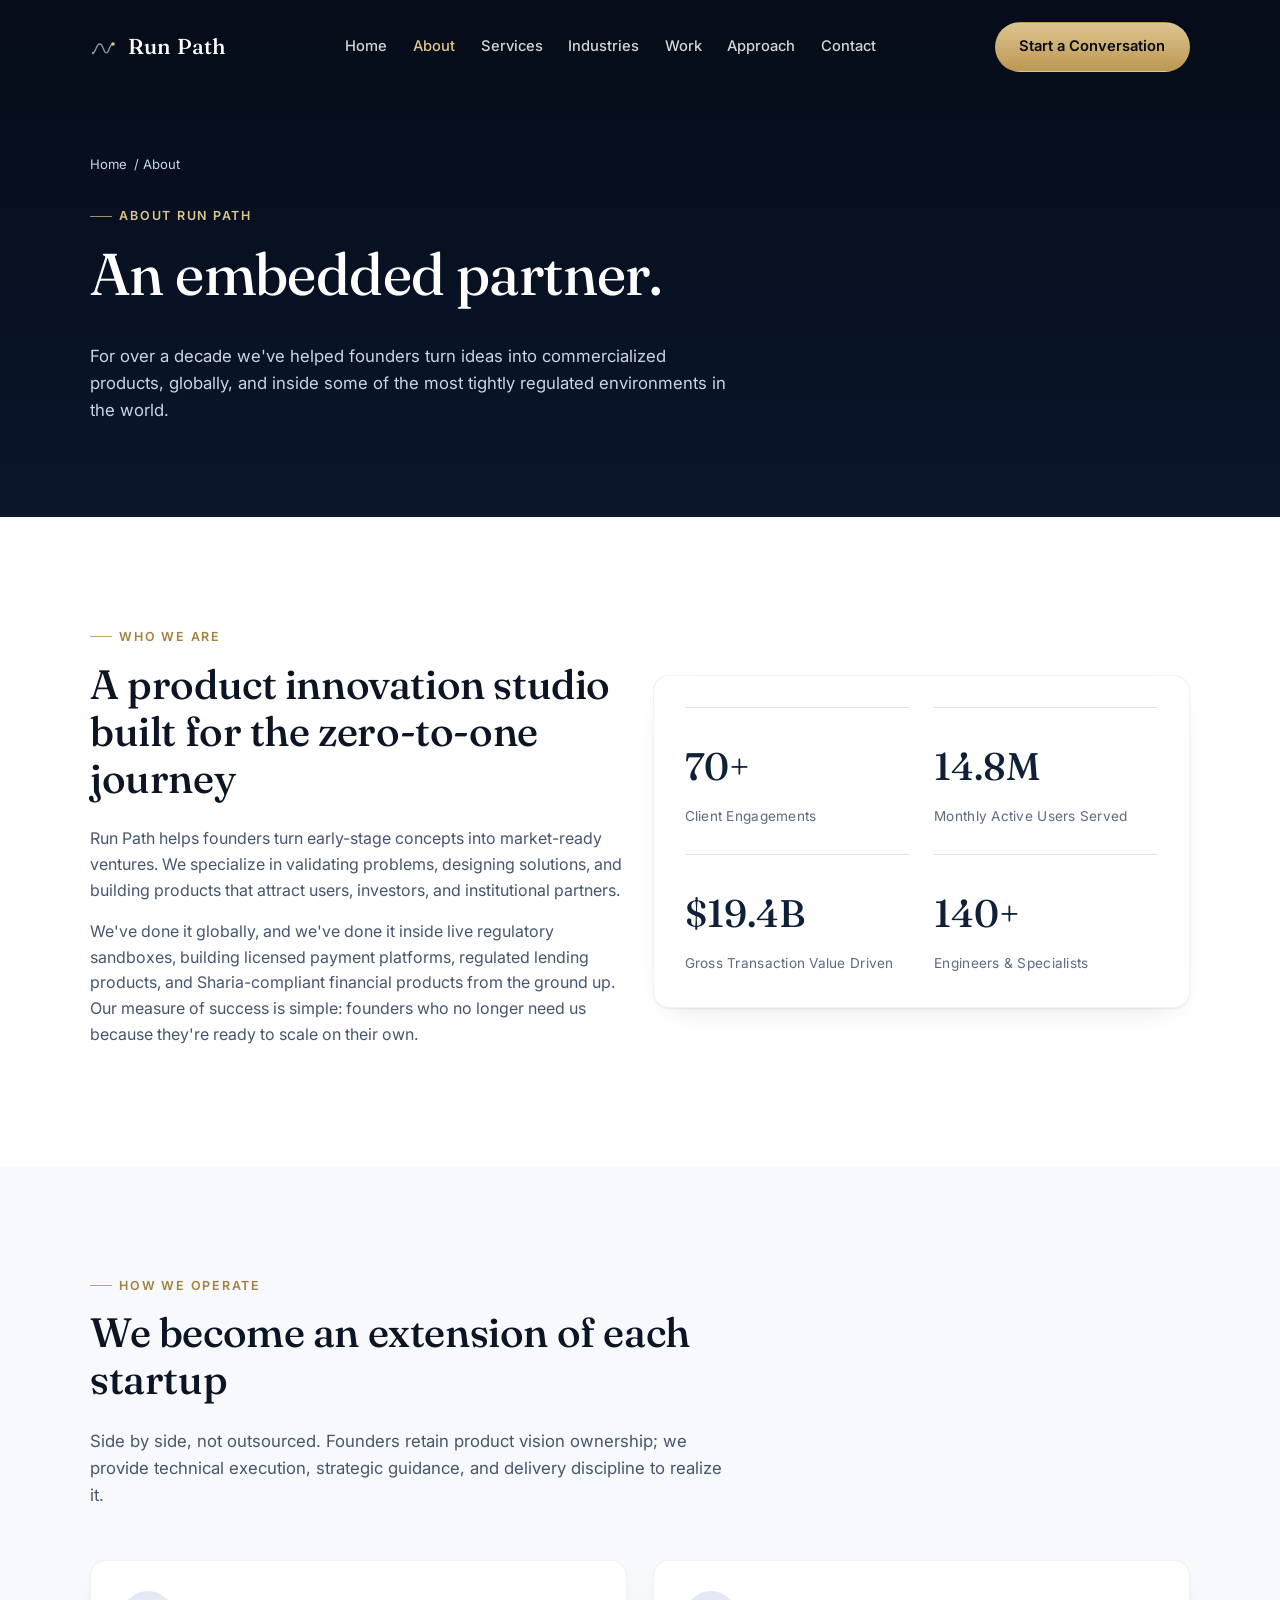
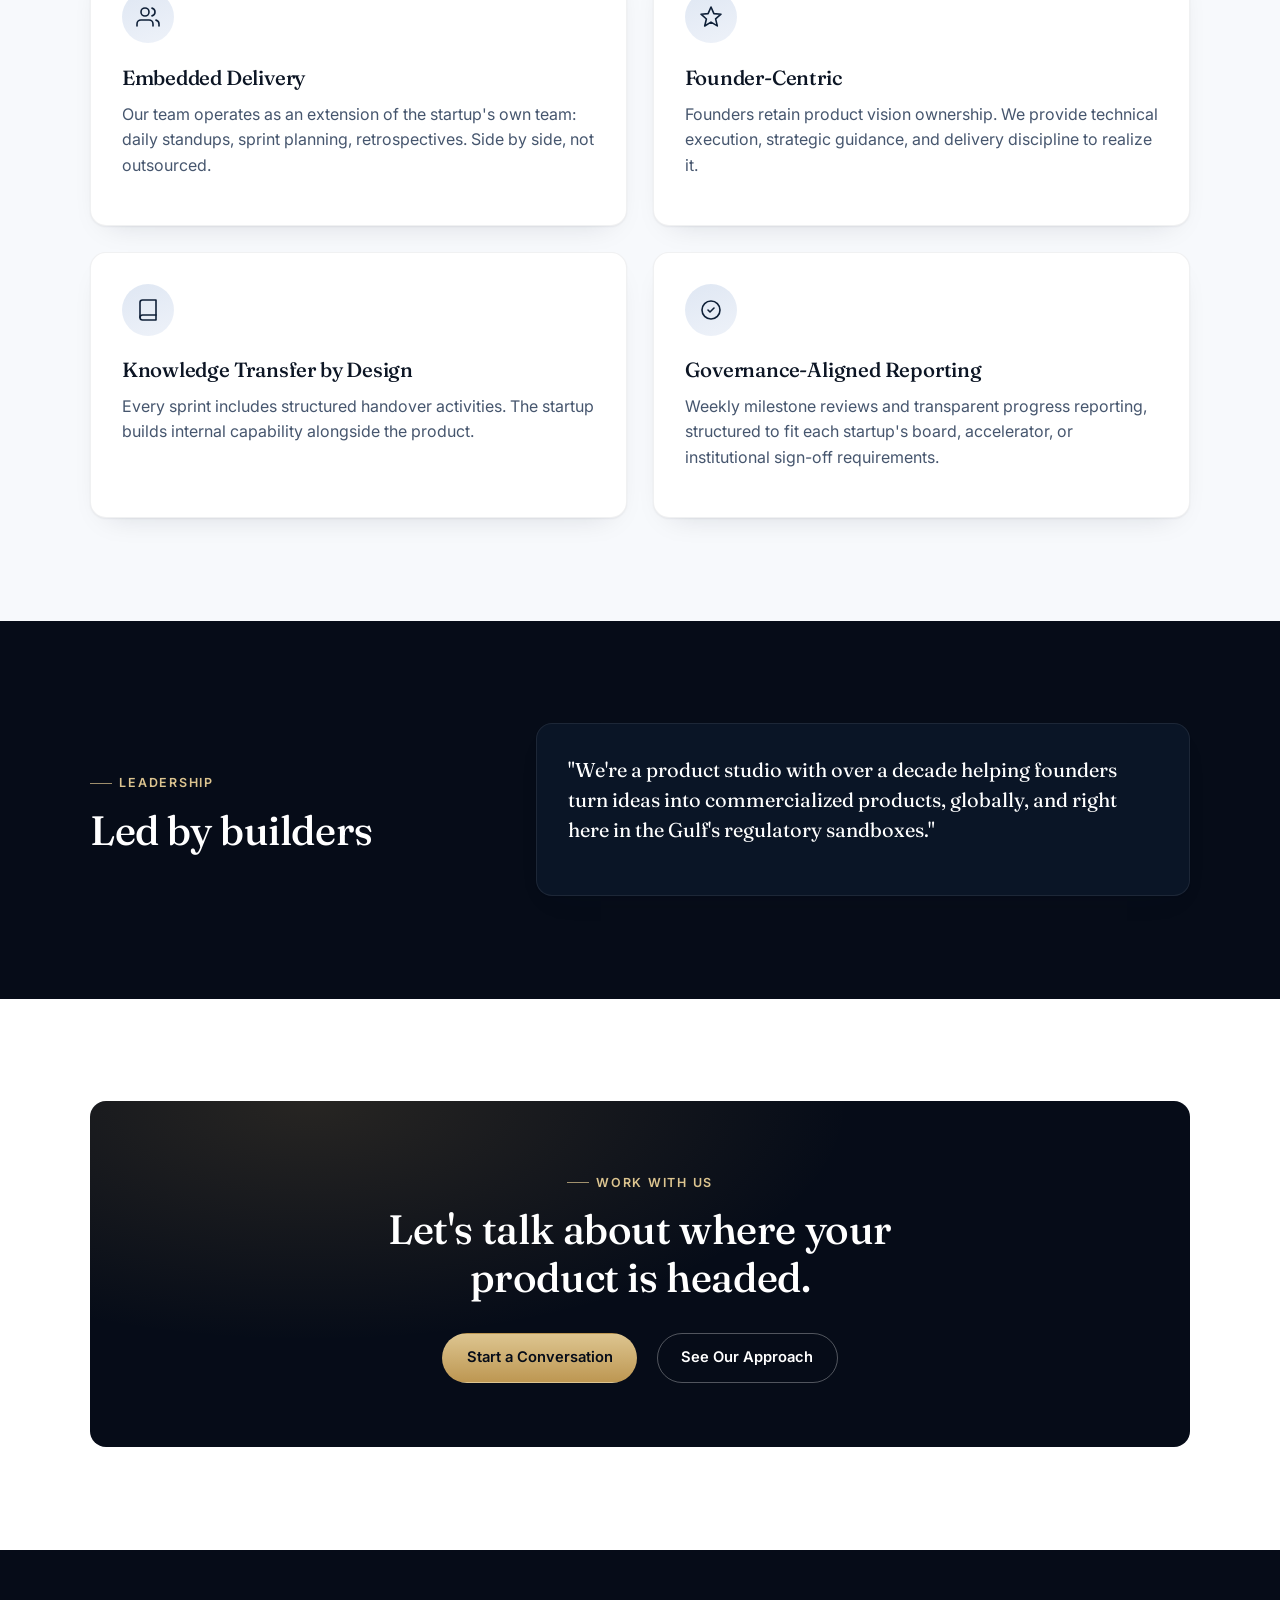
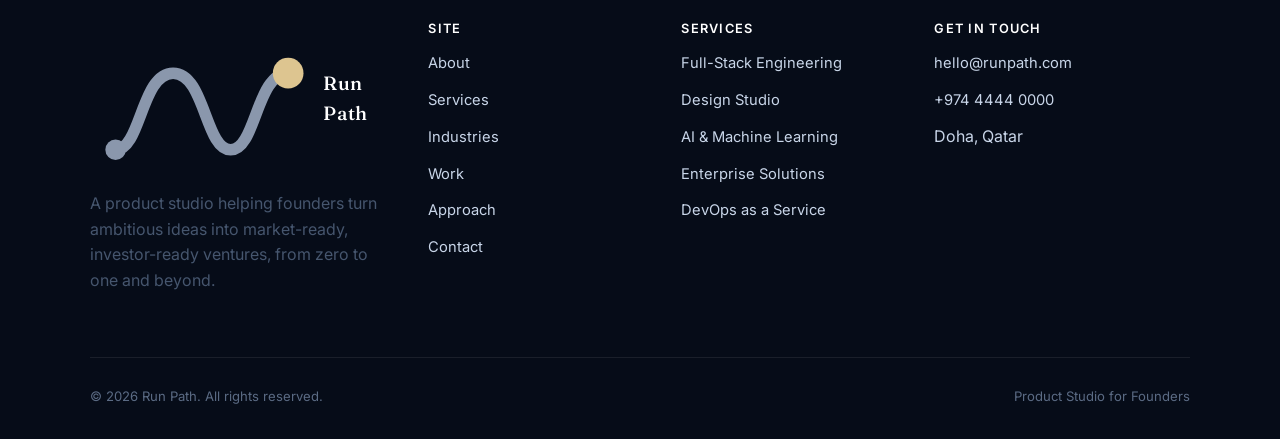
==== about.html @ f33294ba "Add files via upload" ====
<!doctype html>
<html lang="en">
<head>
<meta charset="UTF-8">
<meta name="viewport" content="width=device-width, initial-scale=1.0">
<title>About | Run Path</title>
<meta name="description" content="Run Path is a product studio built on over a decade of helping founders turn ideas into commercialized products, globally and across regulated markets.">
<link rel="preconnect" href="https://fonts.googleapis.com">
<link rel="preconnect" href="https://fonts.gstatic.com" crossorigin>
<link href="https://fonts.googleapis.com/css2?family=Fraunces:opsz,wght@9..144,400..600&family=Inter:wght@400;500;600;700&display=swap" rel="stylesheet">
<link rel="stylesheet" href="css/style.css">
</head>
<body>

<header class="site-header">
  <div class="container">
    <a href="index.html" class="logo">
      <svg class="mark" viewBox="0 0 35 24" fill="none" xmlns="http://www.w3.org/2000/svg">
        <path d="M4 20C8 20 8 8 13 8C18 8 18 20 22 20C26 20 26 8 31 8" stroke="#8a97ac" stroke-width="1.8" fill="none" stroke-linecap="round"/>
        <circle cx="4" cy="20" r="1.6" fill="#8a97ac"/>
        <circle cx="31" cy="8" r="2.4" fill="#ddc590"/>
      </svg>
      Run Path
    </a>
    <nav class="nav-links">
      <a href="index.html">Home</a>
      <a href="about.html" class="active">About</a>
      <a href="services.html">Services</a>
      <a href="industries.html">Industries</a>
      <a href="work.html">Work</a>
      <a href="approach.html">Approach</a>
      <a href="contact.html">Contact</a>
    </nav>
    <div class="nav-cta">
      <a href="contact.html" class="btn btn-gold">Start a Conversation</a>
      <button class="nav-toggle" aria-label="Toggle menu"><span></span><span></span><span></span></button>
    </div>
  </div>
</header>

<main>

  <section class="page-hero">
    <div class="container">
      <div class="breadcrumb"><a href="index.html">Home</a> / About</div>
      <p class="eyebrow">About Run Path</p>
      <h1>An embedded partner.</h1>
      <p class="lede">For over a decade we've helped founders turn ideas into commercialized products, globally, and inside some of the most tightly regulated environments in the world.</p>
    </div>
  </section>

  <section class="section-pad bg-white">
    <div class="container">
      <div class="grid-2" style="align-items:center;">
        <div class="reveal">
          <p class="eyebrow">Who We Are</p>
          <h2>A product innovation studio built for the zero-to-one journey</h2>
          <p>Run Path helps founders turn early-stage concepts into market-ready ventures. We specialize in validating problems, designing solutions, and building products that attract users, investors, and institutional partners.</p>
          <p>We've done it globally, and we've done it inside live regulatory sandboxes, building licensed payment platforms, regulated lending products, and Sharia-compliant financial products from the ground up. Our measure of success is simple: founders who no longer need us because they're ready to scale on their own.</p>
        </div>
        <div class="card reveal">
          <div class="stat-row" style="grid-template-columns: 1fr 1fr;">
            <div class="stat"><span class="num">70+</span><span class="label">Client Engagements</span></div>
            <div class="stat"><span class="num">14.8M</span><span class="label">Monthly Active Users Served</span></div>
            <div class="stat"><span class="num">$19.4B</span><span class="label">Gross Transaction Value Driven</span></div>
            <div class="stat"><span class="num">140+</span><span class="label">Engineers &amp; Specialists</span></div>
          </div>
        </div>
      </div>
    </div>
  </section>

  <section class="section-pad bg-ice">
    <div class="container">
      <div class="section-head reveal">
        <p class="eyebrow">How We Operate</p>
        <h2>We become an extension of each startup</h2>
        <p class="lede">Side by side, not outsourced. Founders retain product vision ownership; we provide technical execution, strategic guidance, and delivery discipline to realize it.</p>
      </div>
      <div class="grid-2">
        <div class="card reveal">
          <div class="icon-circle"><svg viewBox="0 0 24 24" fill="none" stroke="currentColor" stroke-width="1.6" stroke-linecap="round" stroke-linejoin="round"><path d="M17 21v-2a4 4 0 0 0-4-4H5a4 4 0 0 0-4 4v2"/><circle cx="9" cy="7" r="4"/><path d="M23 21v-2a4 4 0 0 0-3-3.87M16 3.13a4 4 0 0 1 0 7.75"/></svg></div>
          <h3>Embedded Delivery</h3>
          <p>Our team operates as an extension of the startup's own team: daily standups, sprint planning, retrospectives. Side by side, not outsourced.</p>
        </div>
        <div class="card reveal">
          <div class="icon-circle"><svg viewBox="0 0 24 24" fill="none" stroke="currentColor" stroke-width="1.6" stroke-linecap="round" stroke-linejoin="round"><path d="M12 2l2.9 6.6 7.1.6-5.4 4.7 1.7 7-6.3-3.8L5.7 21l1.7-7L2 9.2l7.1-.6L12 2z"/></svg></div>
          <h3>Founder-Centric</h3>
          <p>Founders retain product vision ownership. We provide technical execution, strategic guidance, and delivery discipline to realize it.</p>
        </div>
        <div class="card reveal">
          <div class="icon-circle"><svg viewBox="0 0 24 24" fill="none" stroke="currentColor" stroke-width="1.6" stroke-linecap="round" stroke-linejoin="round"><path d="M4 19.5A2.5 2.5 0 0 1 6.5 17H20"/><path d="M6.5 2H20v20H6.5A2.5 2.5 0 0 1 4 19.5v-15A2.5 2.5 0 0 1 6.5 2z"/></svg></div>
          <h3>Knowledge Transfer by Design</h3>
          <p>Every sprint includes structured handover activities. The startup builds internal capability alongside the product.</p>
        </div>
        <div class="card reveal">
          <div class="icon-circle"><svg viewBox="0 0 24 24" fill="none" stroke="currentColor" stroke-width="1.6" stroke-linecap="round" stroke-linejoin="round"><path d="M9 12l2 2 4-4"/><circle cx="12" cy="12" r="9"/></svg></div>
          <h3>Governance-Aligned Reporting</h3>
          <p>Weekly milestone reviews and transparent progress reporting, structured to fit each startup's board, accelerator, or institutional sign-off requirements.</p>
        </div>
      </div>
    </div>
  </section>

  <section class="section-pad bg-navy">
    <div class="container">
      <div class="grid-2" style="align-items:center; grid-template-columns: 0.9fr 1.4fr;">
        <div class="reveal">
          <p class="eyebrow">Leadership</p>
          <h2 style="margin-bottom:0;">Led by builders</h2>
        </div>
        <div class="card card-dark reveal">
          <p style="font-family:'Fraunces',serif; font-size:1.25rem; color:var(--white); font-weight:400; line-height:1.5;">"We're a product studio with over a decade helping founders turn ideas into commercialized products, globally, and right here in the Gulf's regulatory sandboxes."</p>
        </div>
      </div>
    </div>
  </section>

  <section class="section-pad bg-white">
    <div class="container">
      <div class="cta-band reveal">
        <p class="eyebrow" style="justify-content:center;">Work With Us</p>
        <h2>Let's talk about where your product is headed.</h2>
        <div class="btn-row">
          <a href="contact.html" class="btn btn-gold">Start a Conversation</a>
          <a href="approach.html" class="btn btn-outline-light">See Our Approach</a>
        </div>
      </div>
    </div>
  </section>

</main>

<footer class="site-footer">
  <div class="container">
    <div class="footer-grid">
      <div>
        <div class="footer-logo">
          <svg class="mark" viewBox="0 0 35 24" fill="none" xmlns="http://www.w3.org/2000/svg">
            <path d="M4 20C8 20 8 8 13 8C18 8 18 20 22 20C26 20 26 8 31 8" stroke="#8a97ac" stroke-width="1.8" fill="none" stroke-linecap="round"/>
            <circle cx="4" cy="20" r="1.6" fill="#8a97ac"/>
            <circle cx="31" cy="8" r="2.4" fill="#ddc590"/>
          </svg>
          <span class="logo" style="font-size:1.2rem;">Run Path</span>
        </div>
        <p>A product studio helping founders turn ambitious ideas into market-ready, investor-ready ventures, from zero to one and beyond.</p>
      </div>
      <div>
        <h4>Site</h4>
        <ul>
          <li><a href="about.html">About</a></li>
          <li><a href="services.html">Services</a></li>
          <li><a href="industries.html">Industries</a></li>
          <li><a href="work.html">Work</a></li>
          <li><a href="approach.html">Approach</a></li>
          <li><a href="contact.html">Contact</a></li>
        </ul>
      </div>
      <div>
        <h4>Services</h4>
        <ul>
          <li><a href="services.html">Full-Stack Engineering</a></li>
          <li><a href="services.html">Design Studio</a></li>
          <li><a href="services.html">AI &amp; Machine Learning</a></li>
          <li><a href="services.html">Enterprise Solutions</a></li>
          <li><a href="services.html">DevOps as a Service</a></li>
        </ul>
      </div>
      <div>
        <h4>Get in Touch</h4>
        <ul>
          <li><a href="mailto:hello@runpath.com">hello@runpath.com</a></li>
          <li><a href="tel:+97444440000">+974 4444 0000</a></li>
          <li>Doha, Qatar</li>
        </ul>
      </div>
    </div>
    <div class="footer-bottom">
      <span>© 2026 Run Path. All rights reserved.</span>
      <span>Product Studio for Founders</span>
    </div>
  </div>
</footer>

<script src="js/main.js"></script>
</body>
</html>
---- css/style.css ----
/* ============================================================
   RUN PATH — Design System
   Palette: Midnight Executive (navy) + warm brass accent
   Type: Fraunces (display serif) + Inter (body sans)
   ============================================================ */

:root {
  --navy-950: #060c18;
  --navy-900: #0a1526;
  --navy-800: #0f2038;
  --navy-700: #16304f;
  --navy-600: #223f63;
  --ice-50: #f7f9fc;
  --ice-100: #eef2f9;
  --ice-200: #dfe7f3;
  --ice-300: #c8d5e8;
  --slate-500: #5b6b84;
  --slate-600: #46566e;
  --slate-700: #34415500;
  --white: #ffffff;
  --gold-300: #ddc590;
  --gold-500: #bd9752;
  --gold-600: #a3813f;
  --ink: #0c1524;

  --container: 1180px;
  --gap: clamp(1.25rem, 2vw, 2rem);
  --radius-sm: 6px;
  --radius-md: 10px;
  --radius-lg: 16px;

  --shadow-soft: 0 20px 60px -30px rgba(6, 12, 24, 0.35);
  --shadow-card: 0 1px 2px rgba(10, 21, 38, 0.06), 0 12px 30px -18px rgba(10, 21, 38, 0.18);

  --ease: cubic-bezier(.22, .61, .36, 1);
}

* { box-sizing: border-box; }
html { scroll-behavior: smooth; }

body {
  margin: 0;
  font-family: 'Inter', -apple-system, BlinkMacSystemFont, 'Segoe UI', sans-serif;
  color: var(--ink);
  background: var(--white);
  line-height: 1.6;
  -webkit-font-smoothing: antialiased;
}

h1, h2, h3, h4 {
  font-family: 'Fraunces', 'Cambria', Georgia, serif;
  font-weight: 500;
  line-height: 1.15;
  margin: 0 0 0.6em;
  letter-spacing: -0.01em;
}

h1 { font-size: clamp(2.4rem, 4.6vw, 4.2rem); font-weight: 460; }
h2 { font-size: clamp(1.9rem, 3.2vw, 2.75rem); }
h3 { font-size: clamp(1.2rem, 1.6vw, 1.5rem); }

p { margin: 0 0 1em; color: var(--slate-600); }

a { color: inherit; text-decoration: none; }

img, svg { display: block; max-width: 100%; }

.container {
  width: 100%;
  max-width: var(--container);
  margin: 0 auto;
  padding: 0 clamp(1.25rem, 4vw, 2.5rem);
}

section { position: relative; }

.section-pad { padding: clamp(4rem, 8vw, 7.5rem) 0; }
.section-pad-sm { padding: clamp(2.75rem, 5vw, 4.5rem) 0; }

.bg-navy { background: var(--navy-950); color: var(--ice-100); }
.bg-navy p, .hero p, .page-hero p, .cta-band p { color: var(--ice-300); }
.bg-navy h1, .bg-navy h2, .bg-navy h3, .bg-navy h4,
.hero h1, .hero h2, .hero h3, .hero h4,
.page-hero h1, .page-hero h2, .page-hero h3, .page-hero h4,
.cta-band h1, .cta-band h2, .cta-band h3, .cta-band h4 { color: var(--white); }
.bg-ice { background: var(--ice-50); }
.bg-white { background: var(--white); }

.eyebrow {
  display: inline-flex;
  align-items: center;
  gap: 0.6em;
  font-family: 'Inter', sans-serif;
  font-size: 0.78rem;
  font-weight: 600;
  letter-spacing: 0.14em;
  text-transform: uppercase;
  color: var(--gold-600);
  margin-bottom: 1.1em;
}
.bg-navy .eyebrow, .hero .eyebrow, .page-hero .eyebrow, .cta-band .eyebrow { color: var(--gold-300); }

.eyebrow::before {
  content: "";
  width: 22px;
  height: 1px;
  background: currentColor;
  opacity: 0.7;
}

.lede {
  font-size: clamp(1.05rem, 1.3vw, 1.2rem);
  max-width: 640px;
  color: var(--slate-600);
}
.bg-navy .lede, .hero .lede, .page-hero .lede, .cta-band .lede { color: var(--ice-300); }

/* ---------- Buttons ---------- */
.btn {
  display: inline-flex;
  align-items: center;
  gap: 0.6em;
  padding: 0.85em 1.6em;
  border-radius: 999px;
  font-size: 0.92rem;
  font-weight: 600;
  border: 1px solid transparent;
  cursor: pointer;
  transition: transform 0.25s var(--ease), background 0.25s var(--ease), color 0.25s var(--ease), border-color 0.25s var(--ease);
  white-space: nowrap;
}
.btn-gold {
  background: linear-gradient(180deg, var(--gold-300), var(--gold-500));
  color: var(--navy-950);
}
.btn-gold:hover { transform: translateY(-2px); }
.btn-outline-light {
  border-color: rgba(255,255,255,0.3);
  color: var(--white);
}
.btn-outline-light:hover { border-color: rgba(255,255,255,0.7); background: rgba(255,255,255,0.06); }
.btn-outline-dark {
  border-color: rgba(10,21,38,0.2);
  color: var(--ink);
}
.btn-outline-dark:hover { border-color: rgba(10,21,38,0.5); background: rgba(10,21,38,0.04); }
.btn-ghost {
  color: var(--gold-600);
  padding: 0.85em 0;
}
.btn-ghost svg { transition: transform 0.25s var(--ease); }
.btn-ghost:hover svg { transform: translateX(4px); }

/* ---------- Header ---------- */
.site-header {
  position: fixed;
  top: 0; left: 0; right: 0;
  z-index: 100;
  padding: 1.35rem 0;
  transition: background 0.35s var(--ease), padding 0.35s var(--ease), box-shadow .35s var(--ease), border-color .35s var(--ease);
  border-bottom: 1px solid transparent;
}
.site-header .container { display: flex; align-items: center; justify-content: space-between; }
.site-header.is-scrolled {
  background: rgba(6, 12, 24, 0.92);
  backdrop-filter: blur(10px);
  padding: 0.9rem 0;
  border-color: rgba(255,255,255,0.08);
}

.logo {
  font-family: 'Fraunces', serif;
  font-size: 1.35rem;
  font-weight: 500;
  color: var(--white);
  display: flex;
  align-items: center;
  gap: 0.55em;
  letter-spacing: 0.01em;
}
.logo .mark { width: 26px; height: 26px; }

.nav-links {
  display: flex;
  align-items: center;
  gap: clamp(1.4rem, 2vw, 2.4rem);
}
.nav-links a {
  color: rgba(255,255,255,0.82);
  font-size: 0.92rem;
  font-weight: 500;
  transition: color 0.2s;
  position: relative;
}
.nav-links a:hover { color: var(--white); }
.nav-links a.active { color: var(--gold-300); }

.nav-cta { display: flex; align-items: center; gap: 1.6rem; }

.nav-toggle {
  display: none;
  flex-direction: column;
  gap: 5px;
  background: none;
  border: none;
  cursor: pointer;
  padding: 6px;
}
.nav-toggle span { width: 22px; height: 2px; background: var(--white); display: block; }

/* ---------- Footer ---------- */
.site-footer {
  background: var(--navy-950);
  color: var(--ice-300);
  padding: 4.5rem 0 2rem;
}
.footer-grid {
  display: grid;
  grid-template-columns: 1.4fr 1fr 1fr 1.2fr;
  gap: 2.5rem;
  padding-bottom: 3rem;
  border-bottom: 1px solid rgba(255,255,255,0.08);
}
.footer-grid h4 {
  color: var(--white);
  font-family: 'Inter', sans-serif;
  font-size: 0.8rem;
  letter-spacing: 0.1em;
  text-transform: uppercase;
  font-weight: 600;
  margin-bottom: 1.1em;
}
.footer-grid ul { list-style: none; margin: 0; padding: 0; display: flex; flex-direction: column; gap: 0.7em; }
.footer-grid a { color: var(--ice-300); font-size: 0.92rem; transition: color 0.2s; }
.footer-grid a:hover { color: var(--gold-300); }
.footer-bottom {
  display: flex;
  justify-content: space-between;
  align-items: center;
  flex-wrap: wrap;
  gap: 1rem;
  padding-top: 1.75rem;
  font-size: 0.82rem;
  color: var(--slate-500);
}
.footer-logo { display: flex; align-items: center; gap: 0.6em; margin-bottom: 1rem; }

/* ---------- Stats ---------- */
.stat-row {
  display: grid;
  grid-template-columns: repeat(4, 1fr);
  gap: var(--gap);
}
.stat {
  padding: 1.75rem 0 0;
  border-top: 1px solid rgba(255,255,255,0.14);
}
.stat .num {
  font-family: 'Fraunces', serif;
  font-size: clamp(2.1rem, 3vw, 3rem);
  color: var(--gold-300);
  font-weight: 480;
  display: block;
  margin-bottom: 0.15em;
}
.stat .label {
  font-size: 0.85rem;
  color: var(--ice-300);
  letter-spacing: 0.02em;
}
.bg-ice .stat, .bg-white .stat { border-top-color: rgba(10,21,38,0.12); }
.bg-ice .stat .num, .bg-white .stat .num { color: var(--navy-800); }
.bg-ice .stat .label, .bg-white .stat .label { color: var(--slate-500); }

/* ---------- Cards / grids ---------- */
.grid-3 { display: grid; grid-template-columns: repeat(3, 1fr); gap: var(--gap); }
.grid-2 { display: grid; grid-template-columns: repeat(2, 1fr); gap: var(--gap); }
.grid-4 { display: grid; grid-template-columns: repeat(4, 1fr); gap: var(--gap); }
.grid-5 { display: grid; grid-template-columns: repeat(5, 1fr); gap: var(--gap); }

.card {
  background: var(--white);
  border-radius: var(--radius-lg);
  padding: clamp(1.75rem, 2.4vw, 2.5rem);
  box-shadow: var(--shadow-card);
  border: 1px solid rgba(10, 21, 38, 0.06);
}
.card-dark {
  background: var(--navy-900);
  border: 1px solid rgba(255,255,255,0.08);
  color: var(--ice-100);
}
.card-dark p { color: var(--ice-300); }

.icon-circle {
  width: 52px; height: 52px;
  border-radius: 50%;
  display: flex; align-items: center; justify-content: center;
  background: linear-gradient(160deg, var(--ice-200), var(--ice-100));
  color: var(--navy-800);
  margin-bottom: 1.4rem;
}
.icon-circle svg { width: 24px; height: 24px; }
.card-dark .icon-circle {
  background: linear-gradient(160deg, rgba(221,197,144,0.22), rgba(221,197,144,0.08));
  color: var(--gold-300);
}

.tag {
  display: inline-block;
  font-size: 0.72rem;
  font-weight: 600;
  letter-spacing: 0.04em;
  padding: 0.4em 0.85em;
  border-radius: 999px;
  background: var(--ice-200);
  color: var(--navy-800);
}
.card-dark .tag, .bg-navy .tag {
  background: rgba(221,197,144,0.14);
  color: var(--gold-300);
}
.tag-row { display: flex; flex-wrap: wrap; gap: 0.5rem; margin-top: 1.2rem; }

.step-number {
  font-family: 'Fraunces', serif;
  font-size: 0.95rem;
  color: var(--gold-500);
  border: 1px solid rgba(189,151,82,0.4);
  width: 34px; height: 34px;
  border-radius: 50%;
  display: flex; align-items: center; justify-content: center;
  margin-bottom: 1.2rem;
}

/* section heading block */
.section-head {
  max-width: 720px;
  margin-bottom: clamp(2.5rem, 4vw, 3.5rem);
}
.section-head.center { margin-left: auto; margin-right: auto; text-align: center; }
.section-head.center .eyebrow::before { display: none; }

/* ---------- Hero ---------- */
.hero {
  padding: clamp(9rem, 14vw, 12rem) 0 clamp(4rem, 8vw, 6rem);
  background: radial-gradient(1100px 620px at 82% -10%, rgba(189,151,82,0.16), transparent 60%),
              linear-gradient(180deg, var(--navy-950), #0a1830 70%, var(--navy-950));
  overflow: hidden;
  position: relative;
}
.hero-path {
  position: absolute;
  inset: 0;
  width: 100%;
  height: 100%;
  opacity: 0.5;
  pointer-events: none;
}
.hero-grid {
  position: relative;
  z-index: 2;
  display: grid;
  grid-template-columns: 1.4fr 0.9fr;
  gap: clamp(2rem, 4vw, 4rem);
  align-items: start;
}
.hero-copy { max-width: 640px; }
.hero-cta { display: flex; align-items: center; gap: 1.6rem; margin-top: 2.4rem; flex-wrap: wrap; }
.hero-stats-grid {
  display: grid;
  grid-template-columns: 1fr 1fr;
  gap: 2rem;
  text-align: right;
}

/* ---------- Marquee / logos strip ---------- */
.logo-strip {
  display: flex;
  flex-wrap: wrap;
  gap: 1.75rem 3rem;
  align-items: center;
  justify-content: center;
}
.logo-strip span {
  font-family: 'Fraunces', serif;
  font-size: 1.05rem;
  color: var(--slate-500);
  opacity: 0.8;
  white-space: nowrap;
}
/* hand-assigned stagger, independent of flex-wrap order */
.logo-strip .chip-up { margin-top: -10px; }
.logo-strip .chip-down { margin-top: 10px; }

/* ---------- Client logos ---------- */
.logo-chip {
  display: inline-flex;
  align-items: center;
  justify-content: center;
}
.logo-chip img {
  height: 34px;
  width: auto;
  max-width: 190px;
  object-fit: contain;
  display: block;
}
/* compact/square marks (badges, stacked lockups) render narrower than wide
   wordmarks at the same height, so they get a boosted height to match visual weight */
.logo-chip.compact img { height: 52px; }
.logo-chip.lg img { height: 42px; }
.case-meta .logo-chip { margin-bottom: 1rem; justify-content: flex-start; }

/* ---------- Case study rows ---------- */
.case-row {
  display: grid;
  grid-template-columns: 0.9fr 1.4fr;
  gap: clamp(2rem, 4vw, 4rem);
  padding: clamp(2.5rem, 5vw, 4rem) 0;
  border-top: 1px solid rgba(10,21,38,0.1);
}
.case-row:first-of-type { border-top: none; }
.bg-navy .case-row { border-top-color: rgba(255,255,255,0.1); }
.case-meta .tag { margin-bottom: 1rem; }
.case-meta h3 { margin-bottom: 0.3em; }
.case-metrics { display: flex; gap: 2.2rem; margin-top: 1.6rem; flex-wrap: wrap; }
.case-metrics div strong { display: block; font-family: 'Fraunces', serif; font-size: 1.5rem; color: var(--navy-800); }
.bg-navy .case-metrics div strong { color: var(--white); }
.case-metrics div span { font-size: 0.78rem; color: var(--slate-500); }

/* ---------- Process timeline ---------- */
.timeline { position: relative; }
.timeline-row {
  display: grid;
  grid-template-columns: 90px 1fr;
  gap: 1.5rem;
  padding-bottom: 3rem;
  position: relative;
}
.timeline-row:last-child { padding-bottom: 0; }
.timeline-row .tl-index {
  font-family: 'Fraunces', serif;
  font-size: 1rem;
  color: var(--gold-500);
  border: 1px solid rgba(189,151,82,0.35);
  width: 46px; height: 46px;
  border-radius: 50%;
  display: flex; align-items: center; justify-content: center;
  background: var(--navy-950);
  position: relative;
  z-index: 2;
}
.timeline-row::before {
  content: "";
  position: absolute;
  left: 22px; top: 46px; bottom: -3rem;
  width: 1px;
  background: rgba(255,255,255,0.14);
}
.timeline-row:last-child::before { display: none; }
.tl-content .tl-phase { font-size: 0.78rem; color: var(--ice-300); margin-bottom: 0.4em; letter-spacing: 0.05em; text-transform: uppercase; }

/* ---------- Engagement model cards ---------- */
.model-card { display: flex; flex-direction: column; height: 100%; }
.model-card .model-tag { font-family: 'Fraunces', serif; font-size: 1.5rem; color: var(--gold-500); margin-bottom: 0.3rem; }
.model-card .model-meta { display: flex; gap: 1.5rem; margin-top: auto; padding-top: 1.5rem; border-top: 1px solid rgba(10,21,38,0.1); }
.model-card .model-meta div span { display: block; font-size: 0.72rem; color: var(--slate-500); text-transform: uppercase; letter-spacing: 0.05em; }
.model-card .model-meta div strong { font-family: 'Fraunces', serif; font-weight: 500; }

/* ---------- CTA band ---------- */
.cta-band {
  border-radius: var(--radius-lg);
  padding: clamp(2.5rem, 5vw, 4.5rem);
  background: radial-gradient(900px 400px at 20% 0%, rgba(189,151,82,0.18), transparent 60%), var(--navy-950);
  text-align: center;
}
.cta-band h2 { max-width: 620px; margin-left: auto; margin-right: auto; }
.cta-band .btn-row { display: flex; justify-content: center; gap: 1.2rem; margin-top: 2rem; flex-wrap: wrap; }

/* ---------- Contact page ---------- */
.contact-info-item { display: flex; gap: 1rem; margin-bottom: 1.75rem; }
.contact-info-item .icon-circle { margin-bottom: 0; flex-shrink: 0; width: 44px; height: 44px; }
.contact-info-item .icon-circle svg { width: 20px; height: 20px; }
.contact-info-item h4 { margin-bottom: 0.2em; font-family: 'Inter', sans-serif; font-size: 0.95rem; }
.contact-info-item p { margin: 0; font-size: 0.92rem; }

/* ---------- Page hero (interior pages) ---------- */
.page-hero {
  padding: clamp(8.5rem, 12vw, 10.5rem) 0 clamp(3.5rem, 6vw, 5rem);
  background: linear-gradient(180deg, var(--navy-950), #0a1830 120%);
}
.page-hero .eyebrow { color: var(--gold-300); }
.page-hero h1 { max-width: 760px; }
.page-hero .lede { margin-top: 1rem; }
.breadcrumb { font-size: 0.82rem; color: var(--ice-300); margin-bottom: 1.5rem; display: flex; gap: 0.5em; align-items: center; }
.breadcrumb a { color: var(--ice-300); } .breadcrumb a:hover { color: var(--white); }

/* ---------- Values / list rows ---------- */
.check-list { list-style: none; padding: 0; margin: 0; }
.check-list li { display: flex; gap: 0.8em; margin-bottom: 1rem; align-items: flex-start; }
.check-list li svg { flex-shrink: 0; margin-top: 0.2em; color: var(--gold-500); }

/* ---------- Utilities ---------- */
.mt-0 { margin-top: 0; }
.text-center { text-align: center; }
.reveal { opacity: 0; transform: translateY(18px); transition: opacity 0.7s var(--ease), transform 0.7s var(--ease); }
.reveal.is-visible { opacity: 1; transform: translateY(0); }

/* ============ Responsive ============ */
@media (max-width: 980px) {
  .grid-3, .grid-4, .grid-5 { grid-template-columns: 1fr 1fr; }
  .footer-grid { grid-template-columns: 1fr 1fr; }
  .case-row { grid-template-columns: 1fr; }
  .stat-row { grid-template-columns: 1fr 1fr; }
  .hero-grid { grid-template-columns: 1fr; }
  .hero-stats-grid { text-align: left; margin-top: 0.5rem; }
}

@media (max-width: 760px) {
  .nav-links, .nav-cta .btn { display: none; }
  .nav-toggle { display: flex; }
  .grid-3, .grid-4, .grid-2, .grid-5 { grid-template-columns: 1fr; }
  .footer-grid { grid-template-columns: 1fr; gap: 2rem; }
  .stat-row { grid-template-columns: 1fr 1fr; }
  .timeline-row { grid-template-columns: 46px 1fr; }

  .site-header.nav-open .nav-links {
    display: flex;
    position: fixed;
    inset: 0;
    top: 64px;
    background: var(--navy-950);
    flex-direction: column;
    padding: 2.5rem 1.5rem;
    align-items: flex-start;
    gap: 1.5rem;
  }
  .site-header.nav-open .nav-links a { font-size: 1.1rem; }
  .site-header.nav-open .nav-cta { display: none; }
}
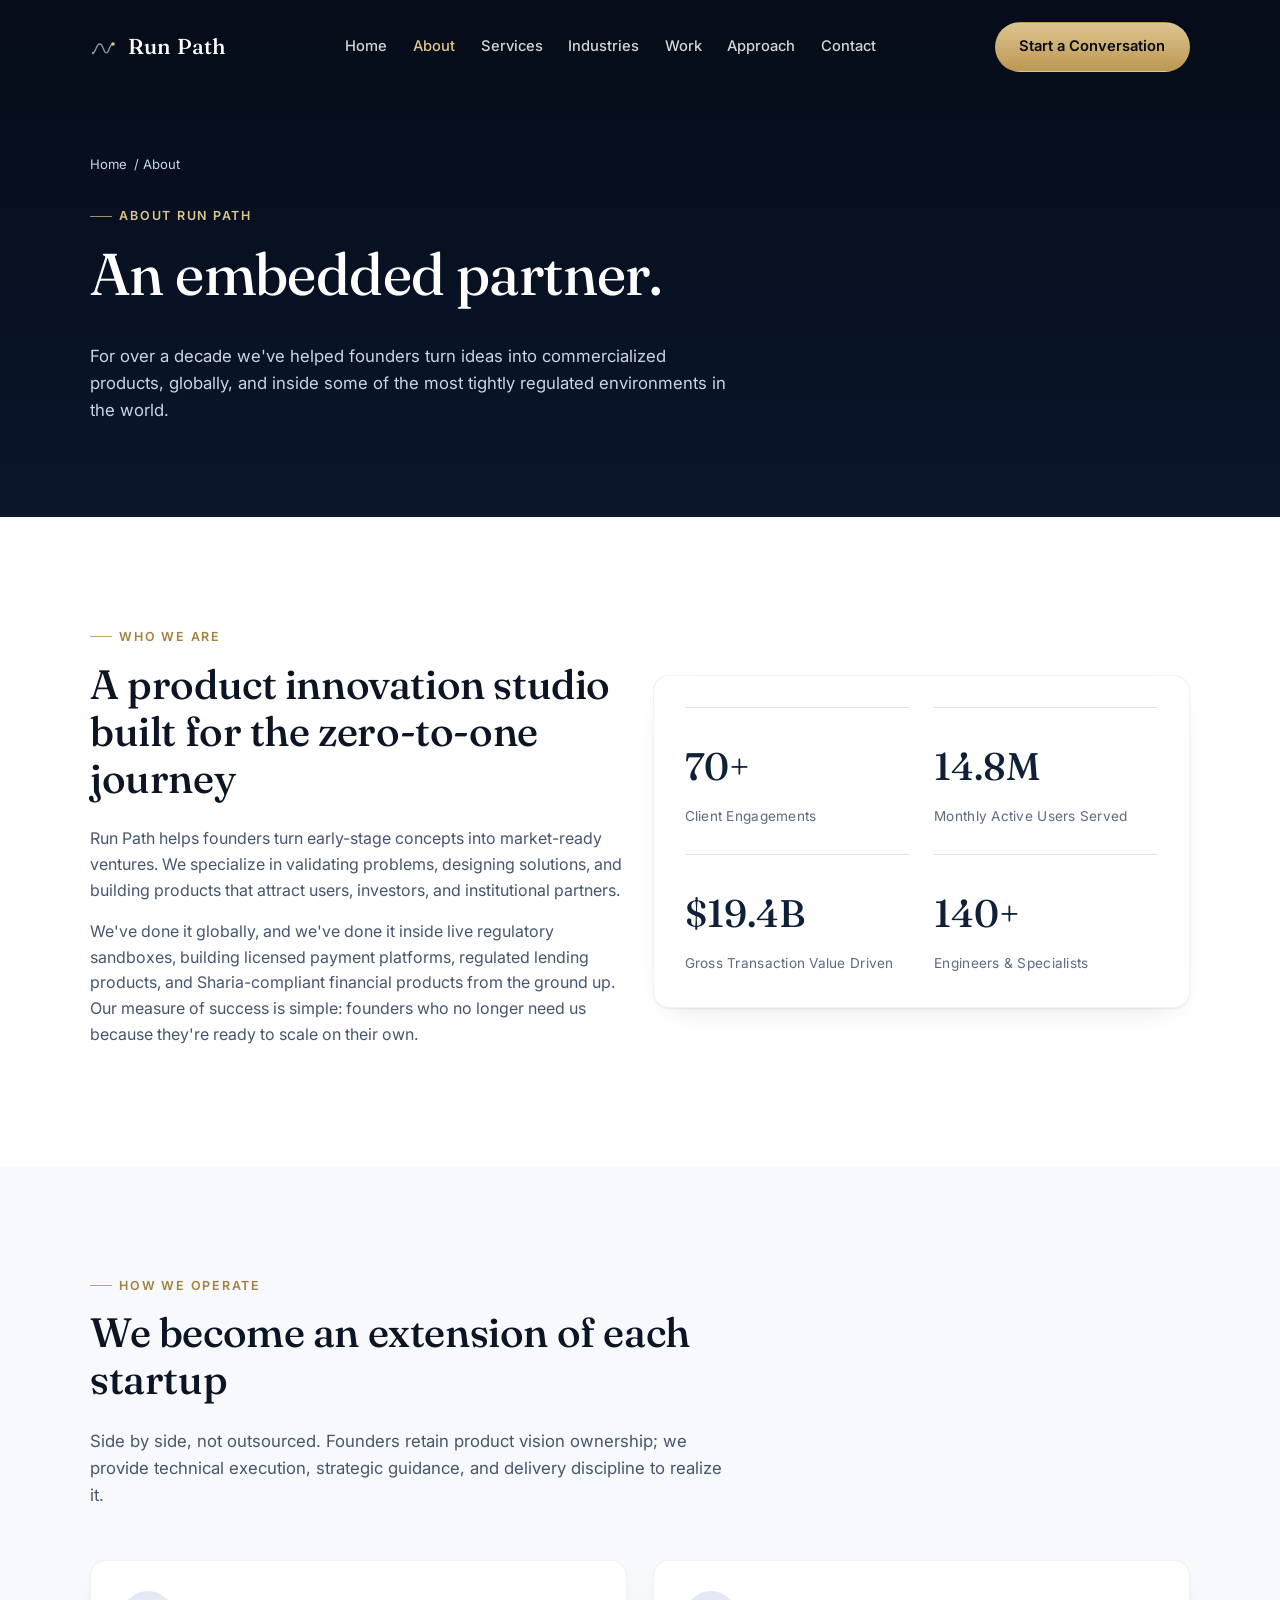
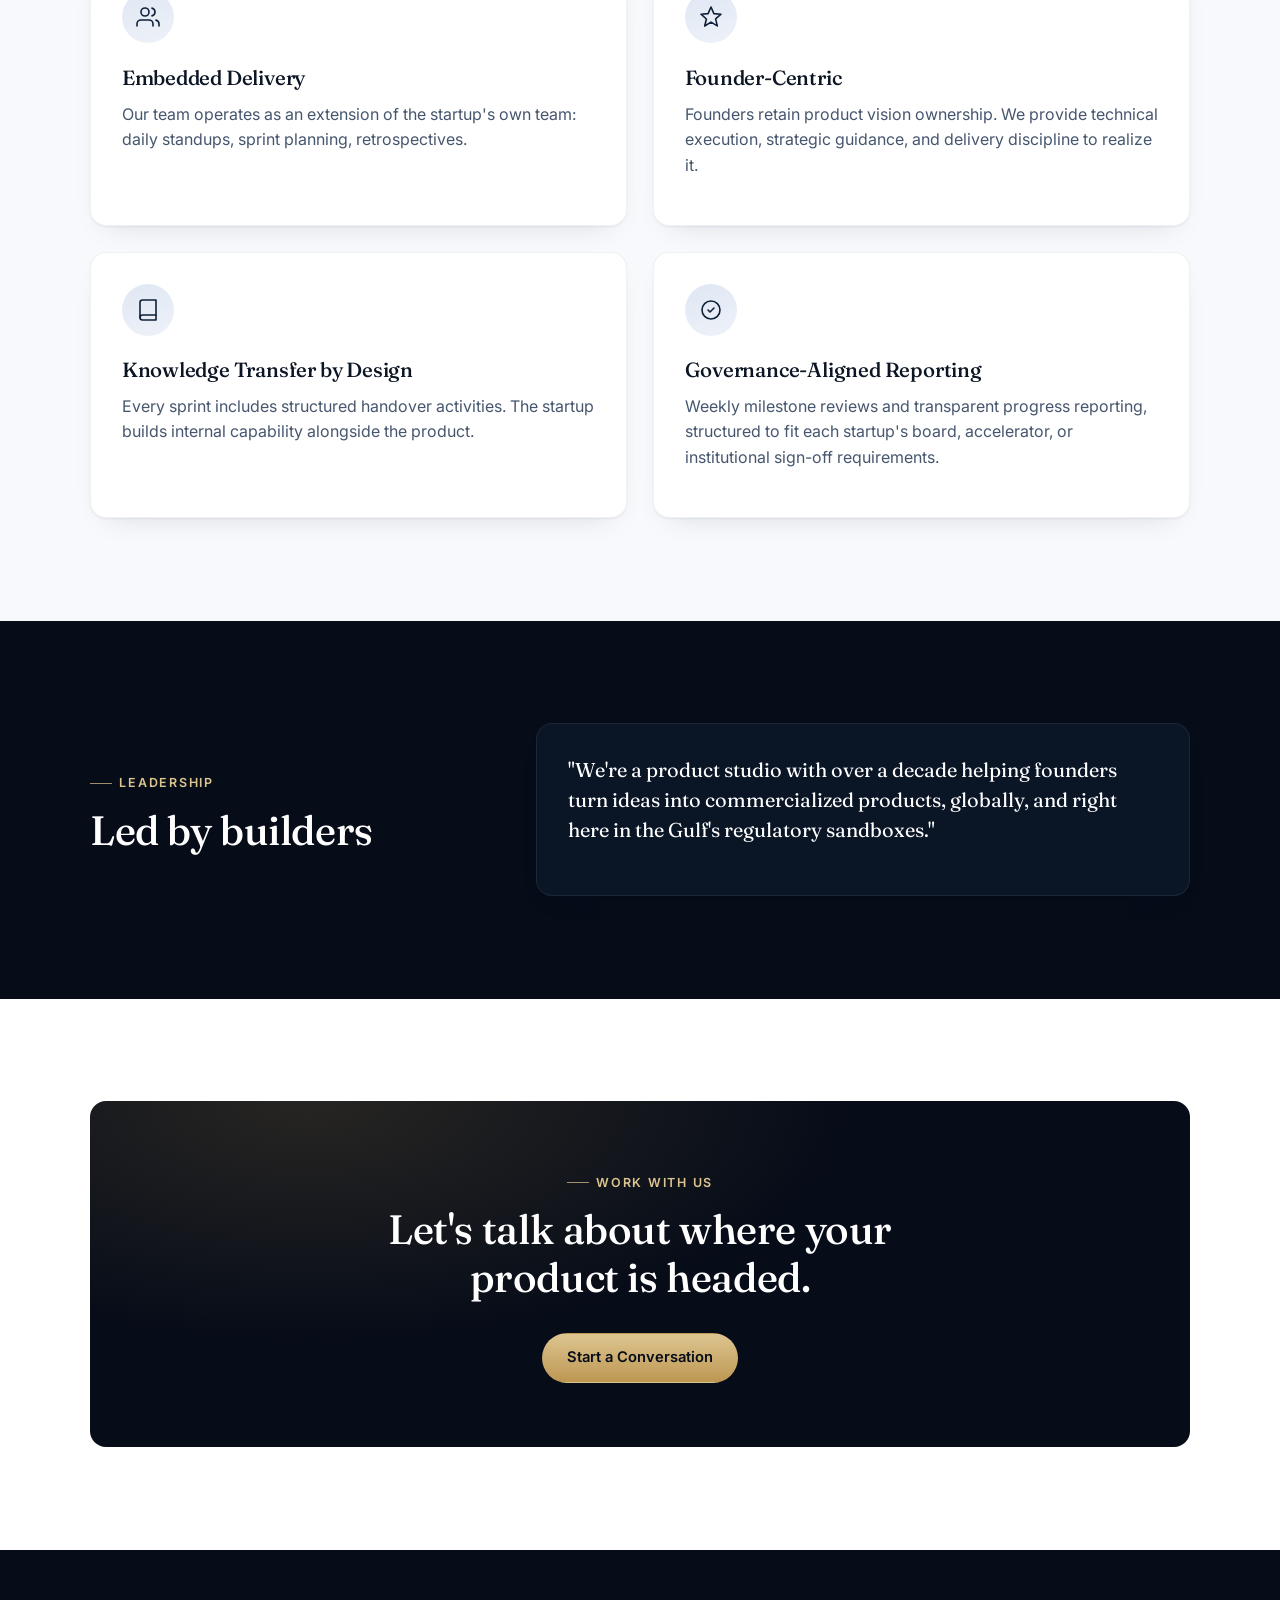
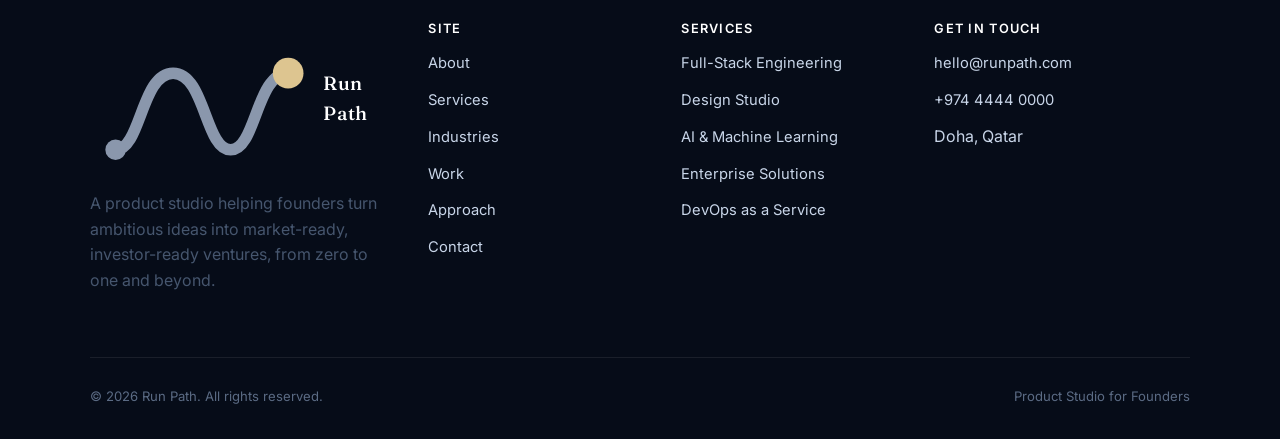
==== commit f6a5e1ff: "Add files via upload" ====
--- a/about.html
+++ b/about.html
@@ -81,7 +81,7 @@
         <div class="card reveal">
           <div class="icon-circle"><svg viewBox="0 0 24 24" fill="none" stroke="currentColor" stroke-width="1.6" stroke-linecap="round" stroke-linejoin="round"><path d="M17 21v-2a4 4 0 0 0-4-4H5a4 4 0 0 0-4 4v2"/><circle cx="9" cy="7" r="4"/><path d="M23 21v-2a4 4 0 0 0-3-3.87M16 3.13a4 4 0 0 1 0 7.75"/></svg></div>
           <h3>Embedded Delivery</h3>
-          <p>Our team operates as an extension of the startup's own team: daily standups, sprint planning, retrospectives. Side by side, not outsourced.</p>
+          <p>Our team operates as an extension of the startup's own team: daily standups, sprint planning, retrospectives.</p>
         </div>
         <div class="card reveal">
           <div class="icon-circle"><svg viewBox="0 0 24 24" fill="none" stroke="currentColor" stroke-width="1.6" stroke-linecap="round" stroke-linejoin="round"><path d="M12 2l2.9 6.6 7.1.6-5.4 4.7 1.7 7-6.3-3.8L5.7 21l1.7-7L2 9.2l7.1-.6L12 2z"/></svg></div>
@@ -123,7 +123,6 @@
         <h2>Let's talk about where your product is headed.</h2>
         <div class="btn-row">
           <a href="contact.html" class="btn btn-gold">Start a Conversation</a>
-          <a href="approach.html" class="btn btn-outline-light">See Our Approach</a>
         </div>
       </div>
     </div>
--- a/css/style.css
+++ b/css/style.css
@@ -14,6 +14,7 @@
   --ice-100: #eef2f9;
   --ice-200: #dfe7f3;
   --ice-300: #c8d5e8;
+  --warm-50: #f4f5f7;
   --slate-500: #5b6b84;
   --slate-600: #46566e;
   --slate-700: #34415500;
@@ -84,6 +85,7 @@
 .page-hero h1, .page-hero h2, .page-hero h3, .page-hero h4,
 .cta-band h1, .cta-band h2, .cta-band h3, .cta-band h4 { color: var(--white); }
 .bg-ice { background: var(--ice-50); }
+.bg-warm { background: var(--warm-50); }
 .bg-white { background: var(--white); }
 
 .eyebrow {
@@ -321,6 +323,15 @@
   color: var(--gold-300);
 }
 .tag-row { display: flex; flex-wrap: wrap; gap: 0.5rem; margin-top: 1.2rem; }
+.industry-logos {
+  display: flex;
+  flex-wrap: wrap;
+  align-items: center;
+  gap: 1rem 1.5rem;
+  margin-top: 1.5rem;
+  padding-top: 1.5rem;
+  border-top: 1px solid rgba(10,21,38,0.08);
+}
 
 .step-number {
   font-family: 'Fraunces', serif;
@@ -349,14 +360,6 @@
   overflow: hidden;
   position: relative;
 }
-.hero-path {
-  position: absolute;
-  inset: 0;
-  width: 100%;
-  height: 100%;
-  opacity: 0.5;
-  pointer-events: none;
-}
 .hero-grid {
   position: relative;
   z-index: 2;
@@ -375,12 +378,17 @@
 }
 
 /* ---------- Marquee / logos strip ---------- */
+/* full-width scatter: each chip placed via --x/--y custom props, hand-tuned
+   to avoid overlap (see mobile fallback below 920px) */
 .logo-strip {
-  display: flex;
-  flex-wrap: wrap;
-  gap: 1.75rem 3rem;
-  align-items: center;
-  justify-content: center;
+  position: relative;
+  height: 195px;
+}
+.logo-strip .logo-chip {
+  position: absolute;
+  left: var(--x);
+  top: var(--y);
+  transform: translateX(-50%);
 }
 .logo-strip span {
   font-family: 'Fraunces', serif;
@@ -389,9 +397,6 @@
   opacity: 0.8;
   white-space: nowrap;
 }
-/* hand-assigned stagger, independent of flex-wrap order */
-.logo-strip .chip-up { margin-top: -10px; }
-.logo-strip .chip-down { margin-top: 10px; }
 
 /* ---------- Client logos ---------- */
 .logo-chip {
@@ -422,8 +427,23 @@
 }
 .case-row:first-of-type { border-top: none; }
 .bg-navy .case-row { border-top-color: rgba(255,255,255,0.1); }
+.case-row.split { grid-template-columns: 1fr 1fr; }
 .case-meta .tag { margin-bottom: 1rem; }
+.case-head-row { display: flex; align-items: center; gap: 0.75rem; flex-wrap: wrap; margin-bottom: 1rem; }
+.case-head-row .tag { margin-bottom: 0; }
 .case-meta h3 { margin-bottom: 0.3em; }
+
+/* ---------- Split panel (two parallel sub-sections) ---------- */
+.split-panel { display: grid; grid-template-columns: 1fr 1fr; }
+.split-panel-col { padding: clamp(3rem, 6vw, 5rem) 0; }
+.split-panel-inner { max-width: 620px; margin: 0 auto; padding: 0 clamp(1.5rem, 4vw, 3rem); }
+
+.case-stack { margin-top: 0.5rem; }
+.case-item { padding: clamp(2rem, 4vw, 3rem) 0; border-top: 1px solid rgba(10,21,38,0.1); }
+.case-item:first-child { border-top: none; padding-top: 0; }
+.bg-navy .case-item { border-top-color: rgba(255,255,255,0.1); }
+.case-item h3 { margin-bottom: 0.3em; }
+.case-item .tag-row { margin-top: 1.2rem; }
 .case-metrics { display: flex; gap: 2.2rem; margin-top: 1.6rem; flex-wrap: wrap; }
 .case-metrics div strong { display: block; font-family: 'Fraunces', serif; font-size: 1.5rem; color: var(--navy-800); }
 .bg-navy .case-metrics div strong { color: var(--white); }
@@ -511,10 +531,24 @@
 @media (max-width: 980px) {
   .grid-3, .grid-4, .grid-5 { grid-template-columns: 1fr 1fr; }
   .footer-grid { grid-template-columns: 1fr 1fr; }
-  .case-row { grid-template-columns: 1fr; }
+  .case-row, .case-row.split { grid-template-columns: 1fr; }
+  .split-panel { grid-template-columns: 1fr; }
   .stat-row { grid-template-columns: 1fr 1fr; }
   .hero-grid { grid-template-columns: 1fr; }
   .hero-stats-grid { text-align: left; margin-top: 0.5rem; }
+  .logo-strip {
+    position: static;
+    height: auto;
+    display: flex;
+    flex-wrap: wrap;
+    justify-content: center;
+    align-items: center;
+    gap: 1.5rem 2rem;
+  }
+  .logo-strip .logo-chip {
+    position: static;
+    transform: none;
+  }
 }
 
 @media (max-width: 760px) {
